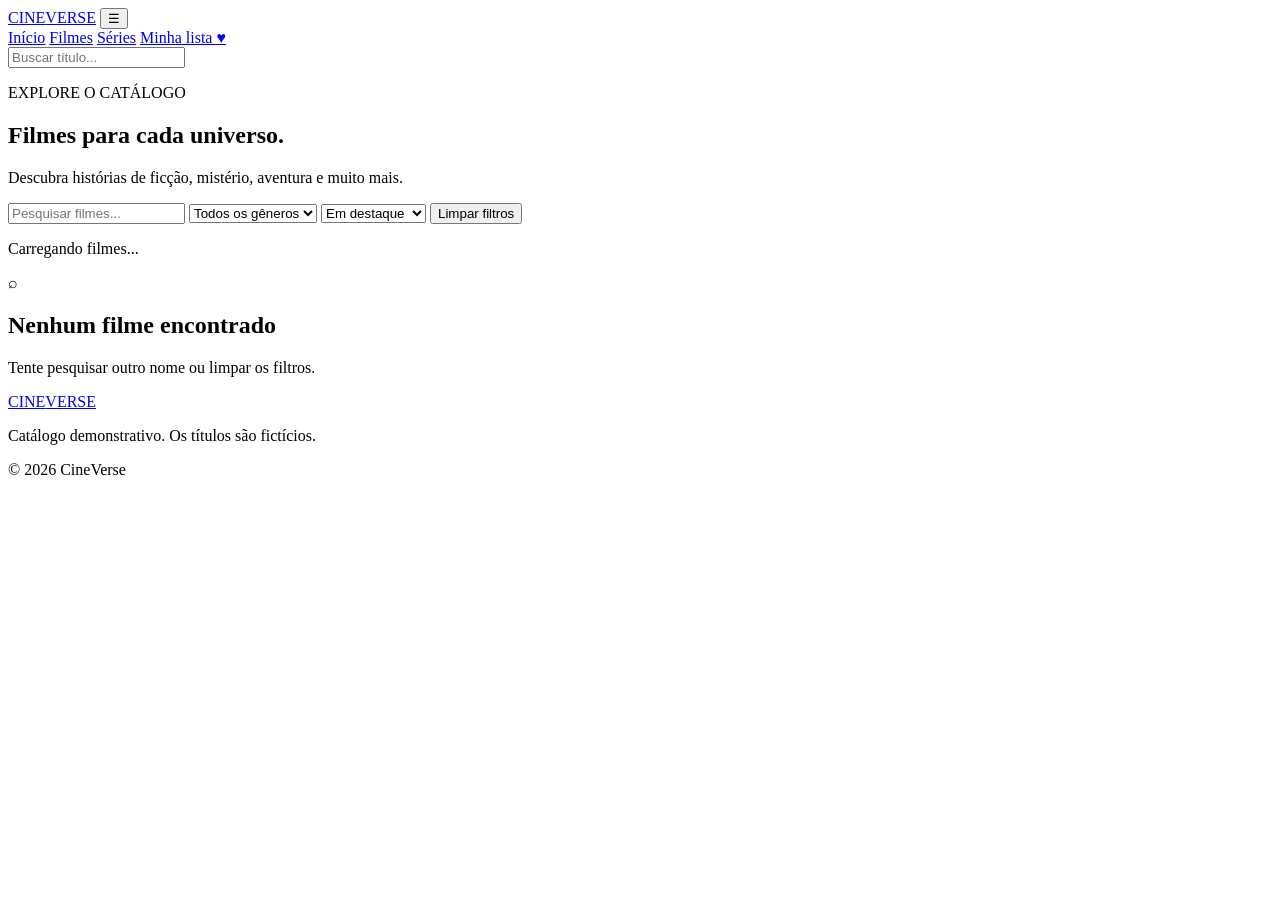
==== filmes.html @ 5080e2cd "Create filmes.html for movie catalog page" ====
<!doctype html>
<html lang="pt-BR">
<head>
  <meta charset="UTF-8">
  <meta name="viewport" content="width=device-width, initial-scale=1.0">
  <title>CineVerse | Filmes</title>
  <link rel="stylesheet" href="style.css">
  <script src="script.js" defer></script>
</head>
<body data-page="movies">
  <header class="topbar">
    <a class="brand" href="index.html">CINE<span>VERSE</span></a>
    <button class="menu-toggle" id="menuToggle" aria-label="Abrir menu">☰</button>
    <nav class="main-nav" id="mainNav">
      <a href="index.html">Início</a>
      <a class="active" href="filmes.html">Filmes</a>
      <a href="series.html">Séries</a>
      <a href="minha-lista.html">Minha lista ♥</a>
    </nav>
    <input class="global-search" id="globalSearch" type="search" placeholder="Buscar título...">
  </header>

  <main class="page-main">
    <section class="page-heading">
      <p class="eyebrow">EXPLORE O CATÁLOGO</p>
      <h1>Filmes para cada <span>universo.</span></h1>
      <p>Descubra histórias de ficção, mistério, aventura e muito mais.</p>
    </section>

    <section class="filters">
      <input id="catalogSearch" type="search" placeholder="Pesquisar filmes...">

      <select id="genreFilter" aria-label="Filtrar por gênero">
        <option value="all">Todos os gêneros</option>
        <option>Ficção científica</option>
        <option>Aventura</option>
        <option>Drama</option>
        <option>Mistério</option>
        <option>Comédia</option>
        <option>Fantasia</option>
        <option>Ação</option>
        <option>Terror</option>
      </select>

      <select id="sortFilter" aria-label="Ordenar filmes">
        <option value="featured">Em destaque</option>
        <option value="title">Título A–Z</option>
        <option value="year">Mais recentes</option>
      </select>

      <button class="btn btn-secondary" id="clearFilters">Limpar filtros</button>
    </section>

    <p class="results-line" id="resultCount">Carregando filmes...</p>
    <section class="movie-grid" id="catalogGrid"></section>

    <div class="empty-state hidden" id="emptyState">
      <span>⌕</span>
      <h2>Nenhum filme encontrado</h2>
      <p>Tente pesquisar outro nome ou limpar os filtros.</p>
    </div>
  </main>

  <footer class="footer">
    <a class="brand" href="index.html">CINE<span>VERSE</span></a>
    <p>Catálogo demonstrativo. Os títulos são fictícios.</p>
    <span>© 2026 CineVerse</span>
  </footer>
  <div class="toast" id="toast" role="status"></div>
</body>
</html>
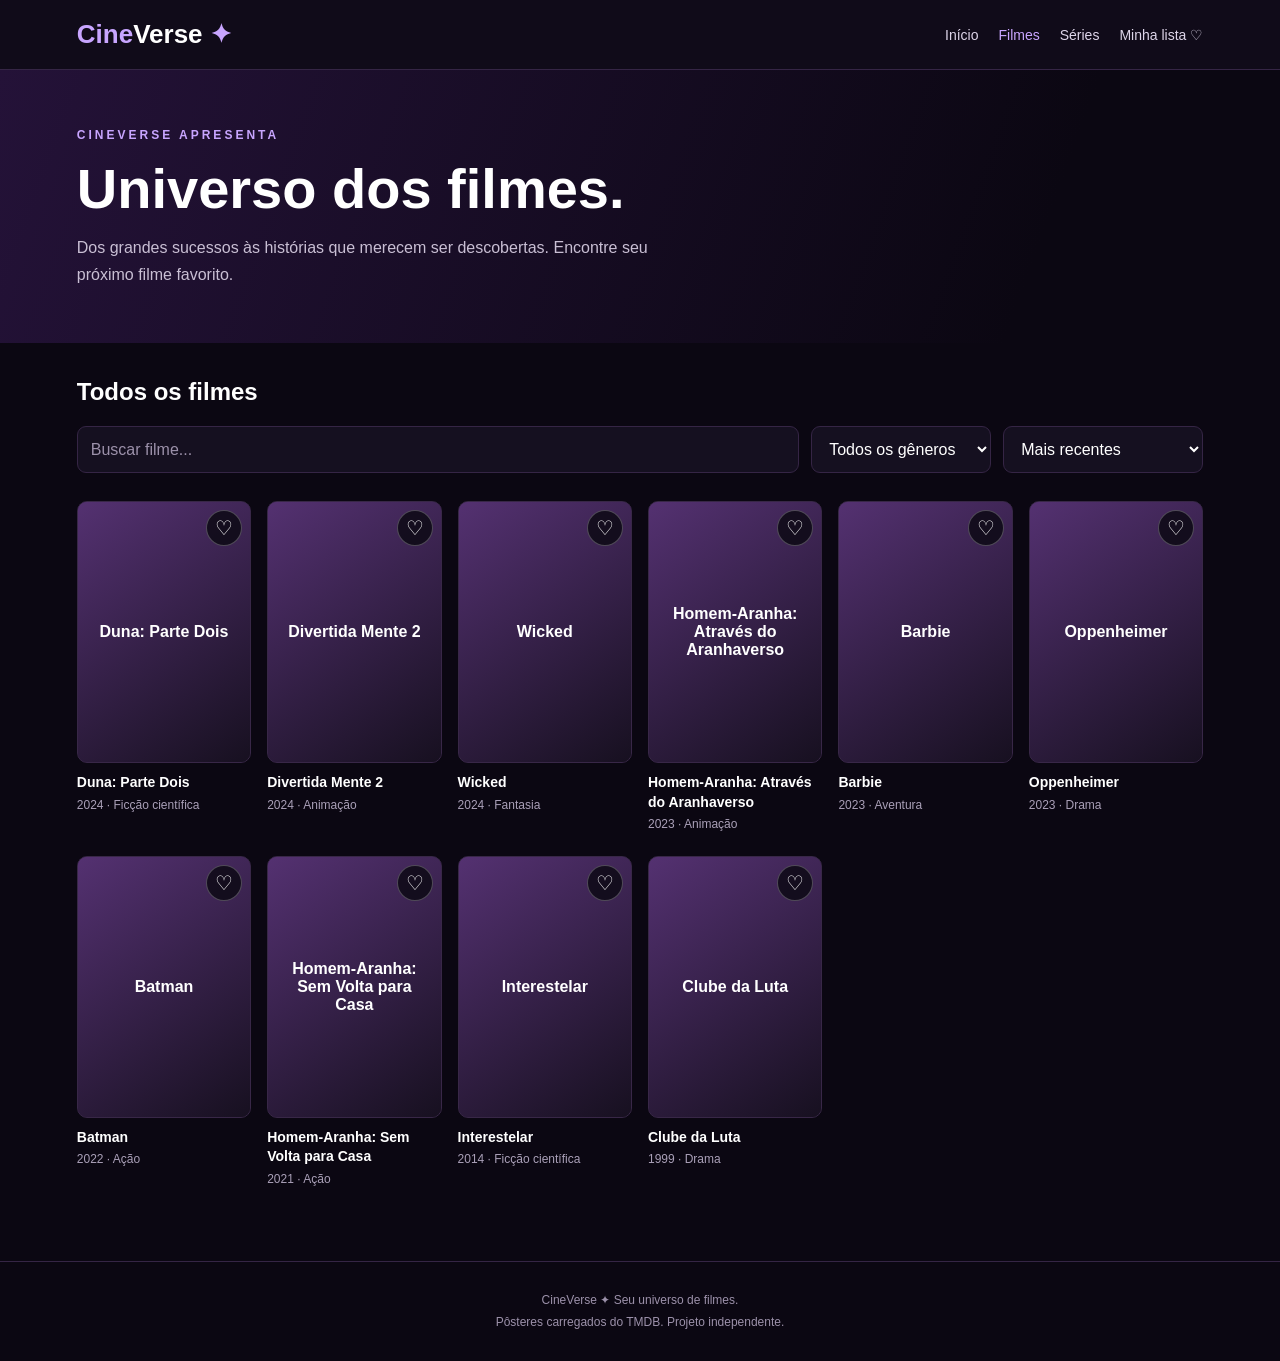
==== commit 560abc48: "Refactor filmes.html for improved layout and styles Updated the structure and styling of the filmes." ====
--- a/filmes.html
+++ b/filmes.html
@@ -1,71 +1,262 @@
-<!doctype html>
+
+<!DOCTYPE html>
 <html lang="pt-BR">
 <head>
   <meta charset="UTF-8">
   <meta name="viewport" content="width=device-width, initial-scale=1.0">
-  <title>CineVerse | Filmes</title>
-  <link rel="stylesheet" href="style.css">
-  <script src="script.js" defer></script>
+  <meta name="theme-color" content="#0b0712">
+  <title>Filmes | CineVerse</title>
+  <style>
+    *{box-sizing:border-box;margin:0;padding:0}
+    body{background:#0b0712;color:#fff;font-family:Arial,Helvetica,sans-serif;min-height:100vh}
+    a{color:inherit;text-decoration:none}
+    button,input,select{font:inherit}
+    .header{display:flex;align-items:center;justify-content:space-between;gap:20px;flex-wrap:wrap;padding:19px 6%;background:#100b19;border-bottom:1px solid #352545}
+    .logo{font-size:26px;font-weight:900;color:#c8a5ff}
+    .logo span{color:white}
+    nav{display:flex;gap:20px;flex-wrap:wrap}
+    nav a{font-size:14px;color:#ddd5e9}
+    nav a:hover,nav a.active{color:#c8a5ff}
+    .hero{padding:55px 6%;background:linear-gradient(110deg,#241238,#0b0712 80%)}
+    .eyebrow{color:#c8a5ff;text-transform:uppercase;font-size:12px;letter-spacing:3px;font-weight:bold}
+    h1{font-size:clamp(36px,5vw,56px);margin:13px 0}
+    .hero p{color:#c9bfd4;line-height:1.7;max-width:600px}
+    main{max-width:1600px;margin:auto;padding:35px 6%}
+    .tools{display:grid;grid-template-columns:minmax(180px,1fr) 180px 200px;gap:12px;margin-bottom:28px}
+    input,select{width:100%;min-width:0;padding:13px;color:white;background:#151020;border:1px solid #352545;border-radius:9px;outline:none}
+    input:focus,select:focus{border-color:#a66bff}
+    input::placeholder{color:#9c91aa}
+    .heading{margin-bottom:20px;font-size:24px}
+    .grid{display:grid;grid-template-columns:repeat(6,minmax(0,1fr));gap:25px 16px}
+    .card{min-width:0;cursor:pointer;transition:transform .2s}
+    .card:hover{transform:translateY(-5px)}
+    .poster{aspect-ratio:2/3;position:relative;overflow:hidden;border-radius:10px;background:linear-gradient(145deg,#543171,#171020);border:1px solid #382747}
+    .poster img{width:100%;height:100%;display:block;object-fit:cover}
+    .poster img.failed{display:none}
+    .fallback{display:none;position:absolute;inset:0;align-items:center;justify-content:center;padding:12px;text-align:center;font-weight:bold;background:linear-gradient(145deg,#543171,#171020);overflow-wrap:anywhere}
+    .poster img.failed+.fallback{display:flex}
+    .fav{position:absolute;right:8px;top:8px;width:36px;height:36px;border-radius:50%;border:1px solid #ffffff40;background:#100b19e8;color:white;font-size:20px;cursor:pointer}
+    .fav.saved{color:#e0b9ff;background:#4c2868}
+    .card h3{font-size:14px;line-height:1.4;margin-top:10px}
+    .meta{color:#aaa0b8;font-size:12px;margin-top:5px}
+    .empty{display:none;color:#b9afc7;padding:30px 0;text-align:center;line-height:1.7}
+    .empty.show{display:block}
+    footer{margin-top:40px;padding:28px 6%;border-top:1px solid #352545;color:#9c91aa;text-align:center;font-size:12px;line-height:1.8}
+    .modal{display:none;position:fixed;inset:0;z-index:10;align-items:center;justify-content:center;padding:20px;background:#000d}
+    .modal.open{display:flex}
+    .modal-box{position:relative;width:min(540px,100%);padding:28px;border:1px solid #49345f;border-radius:15px;background:#151020}
+    .close{position:absolute;right:12px;top:8px;border:0;background:transparent;color:white;font-size:28px;cursor:pointer}
+    .modal-box h2{padding-right:30px;color:#c8a5ff}
+    .modal-info{color:#aaa0b8;font-size:13px;margin-top:10px}
+    .modal-desc{color:#ded6e8;line-height:1.8;margin-top:17px}
+    .modal-fav{width:100%;margin-top:20px;padding:13px;border:0;border-radius:8px;background:#a66bff;color:white;font-weight:bold;cursor:pointer}
+    @media(max-width:1100px){.grid{grid-template-columns:repeat(4,minmax(0,1fr))}}
+    @media(max-width:700px){.header{padding:17px 5%;align-items:flex-start;flex-direction:column}nav{gap:15px}.hero{padding:42px 5%}main{padding:28px 5%}.tools{grid-template-columns:1fr 1fr}.tools input{grid-column:1/-1}.grid{grid-template-columns:repeat(3,minmax(0,1fr));gap:20px 12px}}
+    @media(max-width:430px){.grid{grid-template-columns:repeat(2,minmax(0,1fr))}}
+  </style>
 </head>
-<body data-page="movies">
-  <header class="topbar">
-    <a class="brand" href="index.html">CINE<span>VERSE</span></a>
-    <button class="menu-toggle" id="menuToggle" aria-label="Abrir menu">☰</button>
-    <nav class="main-nav" id="mainNav">
+<body>
+  <header class="header">
+    <a class="logo" href="index.html">Cine<span>Verse</span> ✦</a>
+    <nav>
       <a href="index.html">Início</a>
-      <a class="active" href="filmes.html">Filmes</a>
+      <a href="filmes.html" class="active">Filmes</a>
       <a href="series.html">Séries</a>
-      <a href="minha-lista.html">Minha lista ♥</a>
+      <a href="#" id="favoritesLink">Minha lista ♡</a>
     </nav>
-    <input class="global-search" id="globalSearch" type="search" placeholder="Buscar título...">
   </header>
 
-  <main class="page-main">
-    <section class="page-heading">
-      <p class="eyebrow">EXPLORE O CATÁLOGO</p>
-      <h1>Filmes para cada <span>universo.</span></h1>
-      <p>Descubra histórias de ficção, mistério, aventura e muito mais.</p>
-    </section>
-
-    <section class="filters">
-      <input id="catalogSearch" type="search" placeholder="Pesquisar filmes...">
-
-      <select id="genreFilter" aria-label="Filtrar por gênero">
-        <option value="all">Todos os gêneros</option>
-        <option>Ficção científica</option>
+  <section class="hero">
+    <span class="eyebrow">CineVerse apresenta</span>
+    <h1>Universo dos filmes.</h1>
+    <p>Dos grandes sucessos às histórias que merecem ser descobertas. Encontre seu próximo filme favorito.</p>
+  </section>
+
+  <main>
+    <h2 class="heading" id="pageTitle">Todos os filmes</h2>
+    <div class="tools">
+      <input id="search" type="search" placeholder="Buscar filme..." aria-label="Buscar filme">
+      <select id="genre" aria-label="Filtrar por gênero">
+        <option value="todos">Todos os gêneros</option>
+        <option>Ação</option>
         <option>Aventura</option>
         <option>Drama</option>
-        <option>Mistério</option>
-        <option>Comédia</option>
         <option>Fantasia</option>
-        <option>Ação</option>
-        <option>Terror</option>
+        <option>Ficção científica</option>
+        <option>Animação</option>
       </select>
-
-      <select id="sortFilter" aria-label="Ordenar filmes">
-        <option value="featured">Em destaque</option>
-        <option value="title">Título A–Z</option>
-        <option value="year">Mais recentes</option>
+      <select id="sort" aria-label="Ordenar filmes">
+        <option value="recentes">Mais recentes</option>
+        <option value="antigos">Mais antigos</option>
+        <option value="az">Nome: A–Z</option>
       </select>
-
-      <button class="btn btn-secondary" id="clearFilters">Limpar filtros</button>
-    </section>
-
-    <p class="results-line" id="resultCount">Carregando filmes...</p>
-    <section class="movie-grid" id="catalogGrid"></section>
-
-    <div class="empty-state hidden" id="emptyState">
-      <span>⌕</span>
-      <h2>Nenhum filme encontrado</h2>
-      <p>Tente pesquisar outro nome ou limpar os filtros.</p>
     </div>
+    <section class="grid" id="grid" aria-label="Catálogo de filmes"></section>
+    <p class="empty" id="empty">Nenhum filme encontrado. Tente mudar a busca ou o filtro.</p>
   </main>
 
-  <footer class="footer">
-    <a class="brand" href="index.html">CINE<span>VERSE</span></a>
-    <p>Catálogo demonstrativo. Os títulos são fictícios.</p>
-    <span>© 2026 CineVerse</span>
-  </footer>
-  <div class="toast" id="toast" role="status"></div>
+  <div class="modal" id="modal" role="dialog" aria-modal="true" aria-labelledby="modalTitle">
+    <div class="modal-box">
+      <button class="close" id="close" aria-label="Fechar" type="button">×</button>
+      <h2 id="modalTitle"></h2>
+      <p class="modal-info" id="modalInfo"></p>
+      <p class="modal-desc" id="modalDesc"></p>
+      <button class="modal-fav" id="modalFav" type="button">♡ Adicionar à minha lista</button>
+    </div>
+  </div>
+
+  <footer>CineVerse ✦ Seu universo de filmes.<br>Pôsteres carregados do TMDB. Projeto independente.</footer>
+
+  <script>
+    "use strict";
+
+    const BASE = "https://image.tmdb.org/t/p/w500";
+
+    const movies = [
+      {id:"dune2",name:"Duna: Parte Dois",year:2024,genre:"Ficção científica",poster:"/1pdfLvkbY9ohJlCjQH2CZjjYVvJ.jpg",desc:"Paul Atreides une forças com Chani e os Fremen enquanto busca seu destino em Arrakis."},
+      {id:"spiderverse",name:"Homem-Aranha: Através do Aranhaverso",year:2023,genre:"Animação",poster:"/8Vt6mWEReuy4Of61Lnj5Xj607fg.jpg",desc:"Miles Morales atravessa diferentes universos e conhece outras versões do herói."},
+      {id:"barbie",name:"Barbie",year:2023,genre:"Aventura",poster:"/iuFNMS8U5cb6xfzi51Dbkovj7vM.jpg",desc:"Barbie sai de seu mundo habitual e embarca em uma aventura inesperada."},
+      {id:"batman",name:"Batman",year:2022,genre:"Ação",poster:"/74xTEgt7R36Fpooo50r9T25onhq.jpg",desc:"Batman investiga crimes e uma conspiração que ameaça Gotham."},
+      {id:"insideout2",name:"Divertida Mente 2",year:2024,genre:"Animação",poster:"/vpnVM9B6NMmQpWeZvzLvDESb2QY.jpg",desc:"Novas emoções chegam à mente de Riley durante uma fase de mudanças."},
+      {id:"oppenheimer",name:"Oppenheimer",year:2023,genre:"Drama",poster:"/ptpr0kGAckfQkJeJIt8st5dglvd.jpg",desc:"Drama biográfico sobre o físico J. Robert Oppenheimer."},
+      {id:"wicked",name:"Wicked",year:2024,genre:"Fantasia",poster:"/xDGbZ0JJ3mYaGKy4Nzd9Kph6M9L.jpg",desc:"A amizade entre duas jovens bruxas transforma o destino de Oz."},
+      {id:"spiderman",name:"Homem-Aranha: Sem Volta para Casa",year:2021,genre:"Ação",poster:"/1g0dhYtq4irTY1GPXvft6k4YLjm.jpg",desc:"Peter Parker enfrenta consequências inesperadas depois que sua identidade é revelada."},
+      {id:"fightclub",name:"Clube da Luta",year:1999,genre:"Drama",poster:"/jSziioSwPVrOy9Yow3XhWIBDjq1.jpg",desc:"Um homem insatisfeito conhece alguém que transforma sua visão do mundo."},
+      {id:"interstellar",name:"Interestelar",year:2014,genre:"Ficção científica",poster:"/gEU2QniE6E77NI6lCU6MxlNBvIx.jpg",desc:"Uma missão espacial procura novas possibilidades para o futuro da humanidade."}
+    ];
+
+    const grid = document.getElementById("grid");
+    const search = document.getElementById("search");
+    const genre = document.getElementById("genre");
+    const sort = document.getElementById("sort");
+    const empty = document.getElementById("empty");
+    const modal = document.getElementById("modal");
+    let selected = null;
+    let favoritesOnly = false;
+
+    function readFavorites(){
+      try {
+        const value = JSON.parse(localStorage.getItem("cineverse-favorites") || "[]");
+        return Array.isArray(value) ? value.filter(v => typeof v === "string") : [];
+      } catch {
+        return [];
+      }
+    }
+
+    function writeFavorites(list){
+      try {
+        localStorage.setItem("cineverse-favorites",JSON.stringify(list));
+        return true;
+      } catch {
+        alert("Não foi possível salvar os favoritos neste navegador.");
+        return false;
+      }
+    }
+
+    function esc(value){
+      return String(value).replace(/[&<>"']/g,c=>({"&":"&amp;","<":"&lt;",">":"&gt;",'"':"&quot;","'":"&#39;"}[c]));
+    }
+
+    function render(){
+      const query = search.value.trim().toLocaleLowerCase("pt-BR");
+      const selectedGenre = genre.value;
+      const favorites = readFavorites();
+
+      let list = movies.filter(m =>
+        m.name.toLocaleLowerCase("pt-BR").includes(query) &&
+        (selectedGenre === "todos" || m.genre === selectedGenre) &&
+        (!favoritesOnly || favorites.includes(m.id))
+      );
+
+      if(sort.value === "recentes") list.sort((a,b)=>b.year-a.year);
+      if(sort.value === "antigos") list.sort((a,b)=>a.year-b.year);
+      if(sort.value === "az") list.sort((a,b)=>a.name.localeCompare(b.name,"pt-BR"));
+
+      grid.innerHTML = list.map(m=>{
+        const saved = favorites.includes(m.id);
+        return `
+          <article class="card" tabindex="0" role="button" data-id="${esc(m.id)}" aria-label="Ver detalhes de ${esc(m.name)}">
+            <div class="poster">
+              <img src="${BASE}${m.poster}" alt="Pôster de ${esc(m.name)}" loading="lazy">
+              <div class="fallback">${esc(m.name)}</div>
+              <button class="fav ${saved?"saved":""}" type="button" data-fav="${esc(m.id)}" aria-label="${saved?"Remover":"Adicionar"} ${esc(m.name)} ${saved?"dos":"aos"} favoritos" aria-pressed="${saved}">${saved?"♥":"♡"}</button>
+            </div>
+            <h3>${esc(m.name)}</h3>
+            <p class="meta">${m.year} · ${esc(m.genre)}</p>
+          </article>`;
+      }).join("");
+
+      grid.querySelectorAll("img").forEach(img=>img.addEventListener("error",()=>img.classList.add("failed"),{once:true}));
+      empty.classList.toggle("show",list.length===0);
+      document.getElementById("pageTitle").textContent = favoritesOnly ? "Meus filmes favoritos" : "Todos os filmes";
+      document.getElementById("favoritesLink").textContent = favoritesOnly ? "Ver todos" : "Minha lista ♡";
+    }
+
+    function toggleFavorite(id){
+      const list=readFavorites();
+      const index=list.indexOf(id);
+      if(index<0) list.push(id); else list.splice(index,1);
+      if(writeFavorites(list)){
+        render();
+        updateModalButton();
+      }
+    }
+
+    function openDetails(id){
+      selected=movies.find(m=>m.id===id);
+      if(!selected)return;
+      document.getElementById("modalTitle").textContent=selected.name;
+      document.getElementById("modalInfo").textContent=`${selected.year} · Filme · ${selected.genre}`;
+      document.getElementById("modalDesc").textContent=selected.desc;
+      updateModalButton();
+      modal.classList.add("open");
+      document.body.style.overflow="hidden";
+      document.getElementById("close").focus();
+    }
+
+    function updateModalButton(){
+      if(!selected)return;
+      document.getElementById("modalFav").textContent=readFavorites().includes(selected.id)?"♥ Remover da minha lista":"♡ Adicionar à minha lista";
+    }
+
+    function closeModal(){
+      modal.classList.remove("open");
+      document.body.style.overflow="";
+    }
+
+    grid.addEventListener("click",e=>{
+      const fav=e.target.closest("[data-fav]");
+      if(fav){e.stopPropagation();toggleFavorite(fav.dataset.fav);return;}
+      const card=e.target.closest("[data-id]");
+      if(card)openDetails(card.dataset.id);
+    });
+
+    grid.addEventListener("keydown",e=>{
+      if(e.target.closest("button"))return;
+      if(e.key==="Enter"||e.key===" "){
+        const card=e.target.closest("[data-id]");
+        if(card){e.preventDefault();openDetails(card.dataset.id);}
+      }
+    });
+
+    [search,genre,sort].forEach(el=>{
+      el.addEventListener("input",render);
+      el.addEventListener("change",render);
+    });
+
+    document.getElementById("favoritesLink").addEventListener("click",e=>{
+      e.preventDefault();
+      favoritesOnly=!favoritesOnly;
+      render();
+    });
+
+    document.getElementById("modalFav").addEventListener("click",()=>{if(selected)toggleFavorite(selected.id);});
+    document.getElementById("close").addEventListener("click",closeModal);
+    modal.addEventListener("click",e=>{if(e.target===modal)closeModal();});
+    document.addEventListener("keydown",e=>{if(e.key==="Escape")closeModal();});
+    window.addEventListener("storage",render);
+
+    render();
+  </script>
 </body>
 </html>
